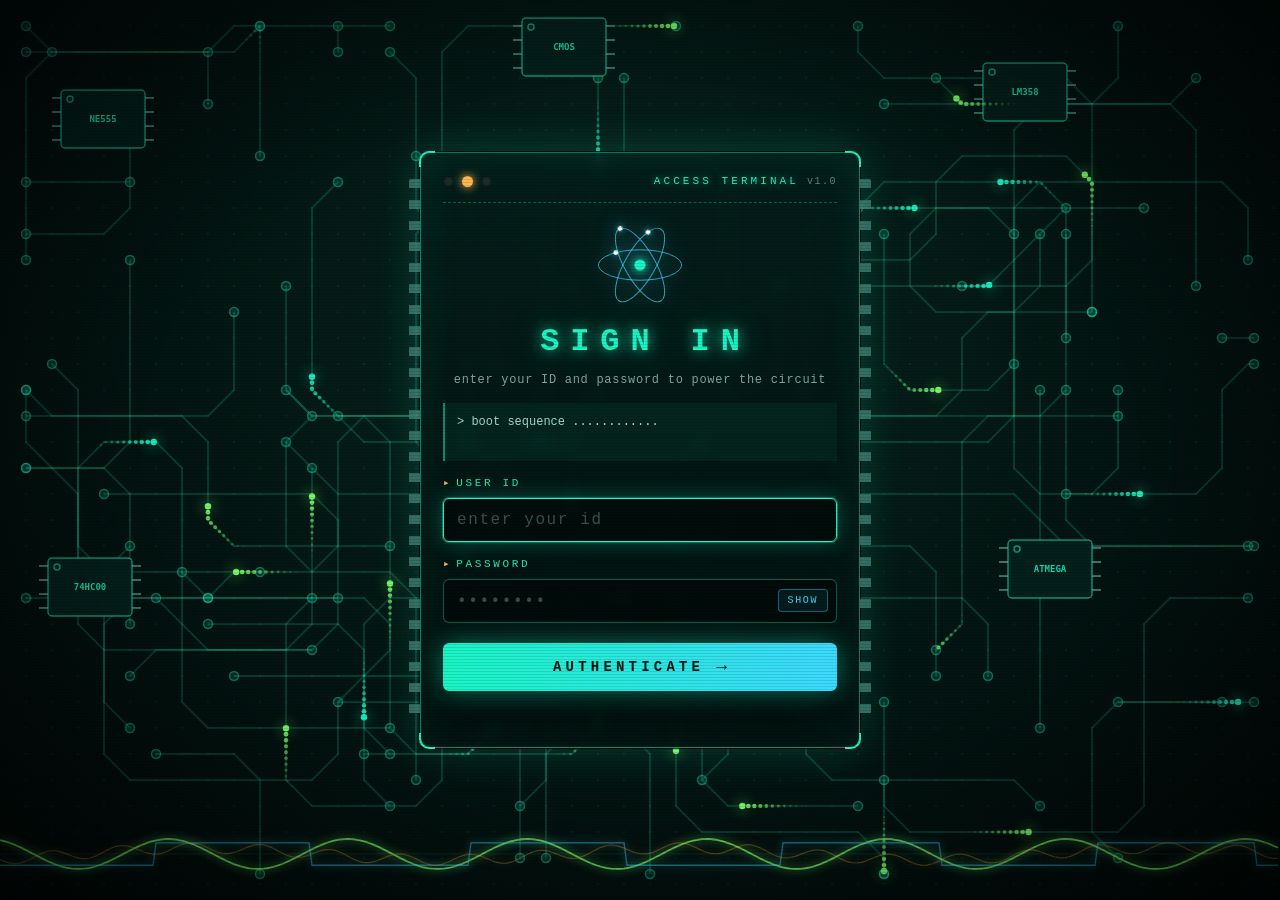
==== index.html @ a1bbd6cd "1st" ====
<!DOCTYPE html>
<html lang="en">
<head>
<meta charset="utf-8">
<meta name="viewport" content="width=device-width,initial-scale=1,viewport-fit=cover">
<meta name="theme-color" content="#031512">
<title>Sign in</title>
<link rel="stylesheet" href="signin.css">
</head>
<body>
<canvas id="pcb" aria-hidden="true"></canvas>
<div class="formulas" aria-hidden="true"></div>
<div class="vig"></div><div class="scan"></div>
<main>
  <section class="panel" aria-label="Sign in">
    <span class="corner tl"></span><span class="corner tr"></span><span class="corner bl"></span><span class="corner br"></span>
    <div class="bar"><span class="led r"></span><span class="led a"></span><span class="led g"></span><span class="title">ACCESS TERMINAL</span><span class="rev">v1.0</span></div>
    <div class="hero">
      <svg class="atom" viewBox="-60 -60 120 120" aria-hidden="true">
        <ellipse rx="52" ry="19"/><ellipse rx="52" ry="19" transform="rotate(60)"/><ellipse rx="52" ry="19" transform="rotate(120)"/>
        <circle class="nuc" r="7"/>
        <circle class="el" r="3"><animateMotion dur="2.6s" repeatCount="indefinite" path="M52,0 A52,19 0 1,1 -52,0 A52,19 0 1,1 52,0"/></circle>
        <g transform="rotate(60)"><circle class="el" r="3"><animateMotion dur="3.2s" repeatCount="indefinite" path="M52,0 A52,19 0 1,1 -52,0 A52,19 0 1,1 52,0"/></circle></g>
        <g transform="rotate(120)"><circle class="el" r="3"><animateMotion dur="3.8s" repeatCount="indefinite" path="M52,0 A52,19 0 1,1 -52,0 A52,19 0 1,1 52,0"/></circle></g>
      </svg>
      <h1>SIGN IN</h1>
      <p class="sub">enter your ID and password to power the circuit</p>
    </div>
    <div class="log" aria-hidden="true"></div>
    <form id="f" autocomplete="off" novalidate>
      <label class="field"><span class="lab"><i>▸</i>USER ID</span>
        <span class="inp"><input id="uid" type="text" autocomplete="off" autocapitalize="none" autocorrect="off" spellcheck="false" placeholder="enter your id"></span></label>
      <label class="field"><span class="lab"><i>▸</i>PASSWORD</span>
        <span class="inp"><input id="pwd" type="password" autocomplete="off" autocapitalize="none" autocorrect="off" spellcheck="false" placeholder="••••••••"><button type="button" id="eye" aria-label="Show or hide password">SHOW</button></span></label>
      <button class="go" type="submit"><span>AUTHENTICATE</span><b>→</b></button>
    </form>
    <p id="msg" role="status" aria-live="polite"></p>
    <p id="hint"></p>
    <div class="meter"><div class="cells"></div><span class="pct">0%</span></div>
  </section>
</main>
<div id="flash"></div>
<script src="signin.js"></script>
</body>
</html>
---- signin.css ----
/* ===== sign-in page: science & electronics theme (standalone, does not use style.css) ===== */
:root{--teal:#19f5c4;--cyan:#3dd9ff;--green:#7dff6b;--amber:#ffb84d;--red:#ff4d6a;--text:#c9fff3;
  --mono:ui-monospace,'SF Mono','Cascadia Mono',Consolas,'Liberation Mono','Courier New',monospace}
*{box-sizing:border-box;margin:0;padding:0}
html,body{min-height:100%}
body{background:radial-gradient(ellipse at 50% 38%,#07261f 0%,#031512 52%,#020a09 100%);color:var(--text);font:14px/1.55 var(--mono);overflow-x:hidden;-webkit-tap-highlight-color:transparent}
#pcb{position:fixed;inset:0;width:100%;height:100%;z-index:0}
.formulas{position:fixed;inset:0;z-index:1;pointer-events:none;overflow:hidden}
.formulas span{position:absolute;white-space:nowrap;opacity:0;animation:drift linear infinite alternate}
@keyframes drift{0%{opacity:0;transform:translate(0,0) rotate(var(--r))}15%{opacity:var(--o)}85%{opacity:var(--o)}100%{opacity:0;transform:translate(var(--mx),var(--my)) rotate(calc(var(--r) * -1))}}
.scan{position:fixed;inset:0;z-index:6;pointer-events:none;background:repeating-linear-gradient(0deg,rgba(0,0,0,.2) 0 1px,transparent 1px 3px);opacity:.55}
.vig{position:fixed;inset:0;z-index:5;pointer-events:none;background:radial-gradient(ellipse at center,transparent 55%,rgba(0,0,0,.6))}

main{position:relative;z-index:3;min-height:100vh;min-height:100dvh;display:flex;align-items:center;justify-content:center;padding:calc(26px + env(safe-area-inset-top,0px)) 18px calc(26px + env(safe-area-inset-bottom,0px))}
.panel{position:relative;width:min(440px,100%);padding:20px 22px 24px;border-radius:10px;border:1px solid rgba(25,245,196,.5);
  background:linear-gradient(180deg,rgba(4,30,26,.88),rgba(2,15,13,.92));backdrop-filter:blur(6px);-webkit-backdrop-filter:blur(6px);
  box-shadow:0 0 0 1px rgba(0,0,0,.7),0 0 46px rgba(25,245,196,.2),inset 0 0 44px rgba(25,245,196,.07);animation:panelIn 1.1s cubic-bezier(.2,.9,.3,1) both;transition:border-color .5s,box-shadow .5s}
@keyframes panelIn{0%{opacity:0;transform:translateY(24px) scale(.96);filter:blur(8px)}100%{opacity:1;transform:none;filter:none}}
/* IC-style pins down both sides */
.panel::before,.panel::after{content:'';position:absolute;top:26px;bottom:26px;width:11px;background:repeating-linear-gradient(180deg,#3f7f74 0 9px,transparent 9px 21px);opacity:.8}
.panel::before{left:-12px;border-radius:2px 0 0 2px}.panel::after{right:-12px;border-radius:0 2px 2px 0}
.corner{position:absolute;width:16px;height:16px;border:2px solid var(--teal);pointer-events:none;transition:border-color .5s}
.corner.tl{top:-2px;left:-2px;border-right:0;border-bottom:0;border-top-left-radius:10px}
.corner.tr{top:-2px;right:-2px;border-left:0;border-bottom:0;border-top-right-radius:10px}
.corner.bl{bottom:-2px;left:-2px;border-right:0;border-top:0;border-bottom-left-radius:10px}
.corner.br{bottom:-2px;right:-2px;border-left:0;border-top:0;border-bottom-right-radius:10px}

.bar{display:flex;align-items:center;gap:8px;padding-bottom:12px;border-bottom:1px dashed rgba(25,245,196,.3);margin-bottom:14px}
.led{width:11px;height:11px;border-radius:50%;background:#1a2f2b;box-shadow:inset 0 0 3px #000;transition:background .25s,box-shadow .25s}
.led.r.on{background:var(--red);box-shadow:0 0 12px 3px var(--red)}
.led.a{background:var(--amber);animation:ledBlink 1.3s steps(1) infinite;box-shadow:0 0 8px 1px rgba(255,184,77,.8)}
.led.g.on{background:var(--green);box-shadow:0 0 12px 3px var(--green)}
@keyframes ledBlink{50%{background:#3a2c14;box-shadow:none}}
.title{margin-left:auto;font-size:11px;letter-spacing:.28em;color:var(--teal);text-shadow:0 0 8px rgba(25,245,196,.6)}
.rev{font-size:10px;letter-spacing:.15em;color:rgba(201,255,243,.45)}

.hero{text-align:center;margin-bottom:12px}
.atom{width:96px;height:96px;display:block;margin:2px auto 4px;filter:drop-shadow(0 0 10px rgba(61,217,255,.65));animation:atomSpin 22s linear infinite}
@keyframes atomSpin{to{transform:rotate(360deg)}}
.atom ellipse{fill:none;stroke:var(--cyan);stroke-width:1.2;opacity:.75}
.atom .nuc{fill:var(--teal);filter:drop-shadow(0 0 6px var(--teal));animation:nucPulse 1.8s ease-in-out infinite}
@keyframes nucPulse{50%{r:9}}
.atom .el{fill:#fff;filter:drop-shadow(0 0 4px var(--cyan))}
h1{font-size:clamp(1.55rem,7vw,2rem);font-weight:700;letter-spacing:.34em;padding-left:.34em;color:var(--teal);text-shadow:0 0 14px rgba(25,245,196,.75),0 0 34px rgba(25,245,196,.35);animation:flicker 6s infinite}
@keyframes flicker{0%,92%,100%{opacity:1}93%{opacity:.55}94%{opacity:1}96%{opacity:.7}97%{opacity:1}}
.sub{margin-top:4px;font-size:12px;color:rgba(201,255,243,.62);letter-spacing:.06em}

.log{min-height:4.8em;margin:14px 0 6px;padding:10px 12px;border-left:2px solid rgba(25,245,196,.5);background:rgba(25,245,196,.05);font-size:12px;color:rgba(201,255,243,.82)}
.log div{white-space:pre-wrap;word-break:break-word}
.log .ok{color:var(--green)}
.cursor{display:inline-block;width:.6em;height:1.05em;background:var(--teal);vertical-align:-.15em;margin-left:2px;animation:ledBlink .9s steps(1) infinite;box-shadow:0 0 8px var(--teal)}

form{transition:opacity .5s,filter .5s}
form.locked{opacity:.3;filter:saturate(.4);pointer-events:none}
.field{display:block;margin-top:14px}
.lab{display:block;font-size:11px;letter-spacing:.24em;color:var(--teal);margin-bottom:6px}
.lab i{font-style:normal;color:var(--amber);margin-right:4px}
.inp{position:relative;display:flex;align-items:center;border:1px solid rgba(25,245,196,.35);border-radius:6px;background:rgba(0,0,0,.4);transition:border-color .25s,box-shadow .25s}
.inp:focus-within{border-color:var(--teal);box-shadow:0 0 0 1px rgba(25,245,196,.4),0 0 20px rgba(25,245,196,.3)}
.inp input{flex:1;min-width:0;padding:12px 13px;background:none;border:0;outline:0;color:#e6fff8;font:16px var(--mono);letter-spacing:.08em;caret-color:var(--teal)}
.inp input::placeholder{color:rgba(201,255,243,.28);letter-spacing:.1em}
.inp button{margin-right:8px;padding:5px 9px;font:10px var(--mono);letter-spacing:.16em;color:var(--cyan);background:rgba(61,217,255,.08);border:1px solid rgba(61,217,255,.4);border-radius:4px;cursor:pointer}
.inp button:hover{background:rgba(61,217,255,.2)}
.inp.bad{border-color:var(--red);box-shadow:0 0 18px rgba(255,77,106,.5);animation:flashRed .6s}
@keyframes flashRed{50%{background:rgba(255,77,106,.18)}}

.go{position:relative;display:flex;align-items:center;justify-content:center;gap:12px;width:100%;margin-top:20px;padding:14px;font:700 14px var(--mono);letter-spacing:.3em;color:#02130f;background:linear-gradient(90deg,var(--teal),var(--cyan));border:0;border-radius:6px;cursor:pointer;overflow:hidden;box-shadow:0 0 26px rgba(25,245,196,.45);transition:transform .15s,box-shadow .3s}
.go::after{content:'';position:absolute;top:0;bottom:0;width:40%;left:-60%;background:linear-gradient(100deg,transparent,rgba(255,255,255,.7),transparent);animation:sweep 3s ease-in-out infinite}
@keyframes sweep{60%,100%{left:130%}}
.go:hover{box-shadow:0 0 40px rgba(25,245,196,.8);transform:translateY(-1px)}
.go:active{transform:scale(.98)}
.go b{font-size:18px;letter-spacing:0;transition:transform .3s}.go:hover b{transform:translateX(5px)}

#msg{min-height:1.5em;margin-top:14px;text-align:center;font-size:12px;letter-spacing:.14em}
#msg.bad{color:var(--red);text-shadow:0 0 10px rgba(255,77,106,.7)}
#msg.good{color:var(--green);text-shadow:0 0 10px rgba(125,255,107,.7)}
#hint{display:none;margin-top:8px;text-align:center;font-size:11.5px;color:var(--amber);letter-spacing:.05em;line-height:1.6;padding:8px 10px;border:1px dashed rgba(255,184,77,.5);border-radius:6px;background:rgba(255,184,77,.06)}
#hint.show{display:block;animation:panelIn .6s both}

.meter{display:none;margin-top:16px}
.meter.show{display:block}
.cells{display:flex;gap:3px}
.cells i{flex:1;height:12px;background:rgba(25,245,196,.1);border:1px solid rgba(25,245,196,.22);transition:background .15s,box-shadow .15s}
.cells i.on{background:hsl(var(--h) 100% 55%);box-shadow:0 0 9px hsl(var(--h) 100% 55%);border-color:transparent}
.pct{display:block;margin-top:6px;text-align:right;font-size:11px;letter-spacing:.2em;color:var(--green)}

.panel.shake{animation:shake .55s}
@keyframes shake{0%,100%{transform:none}15%{transform:translateX(-12px) skewX(3deg)}30%{transform:translateX(11px) skewX(-3deg)}45%{transform:translateX(-8px)}60%{transform:translateX(7px)}75%{transform:translateX(-3px)}}
.panel.bad{border-color:var(--red);box-shadow:0 0 0 1px #000,0 0 50px rgba(255,77,106,.35),inset 0 0 40px rgba(255,77,106,.08)}
.panel.bad .corner{border-color:var(--red)}
.panel.ok{border-color:var(--green);box-shadow:0 0 0 1px #000,0 0 60px rgba(125,255,107,.4),inset 0 0 40px rgba(125,255,107,.1)}
.panel.ok .corner{border-color:var(--green)}
.panel.ok h1{color:var(--green);text-shadow:0 0 14px rgba(125,255,107,.8)}

#flash{position:fixed;inset:0;z-index:50;pointer-events:none;opacity:0;background:radial-gradient(circle at 50% 50%,#fff 0%,#c9f6ff 22%,#0a1a3a 78%);transition:opacity 1s ease}
#flash.on{opacity:1}

@media(max-width:420px){.panel{padding:18px 16px 22px}.panel::before{left:-9px;width:8px}.panel::after{right:-9px;width:8px}.title{letter-spacing:.18em}}
@media(prefers-reduced-motion:reduce){*{animation:none!important;transition:none!important}.formulas span{opacity:.2}}
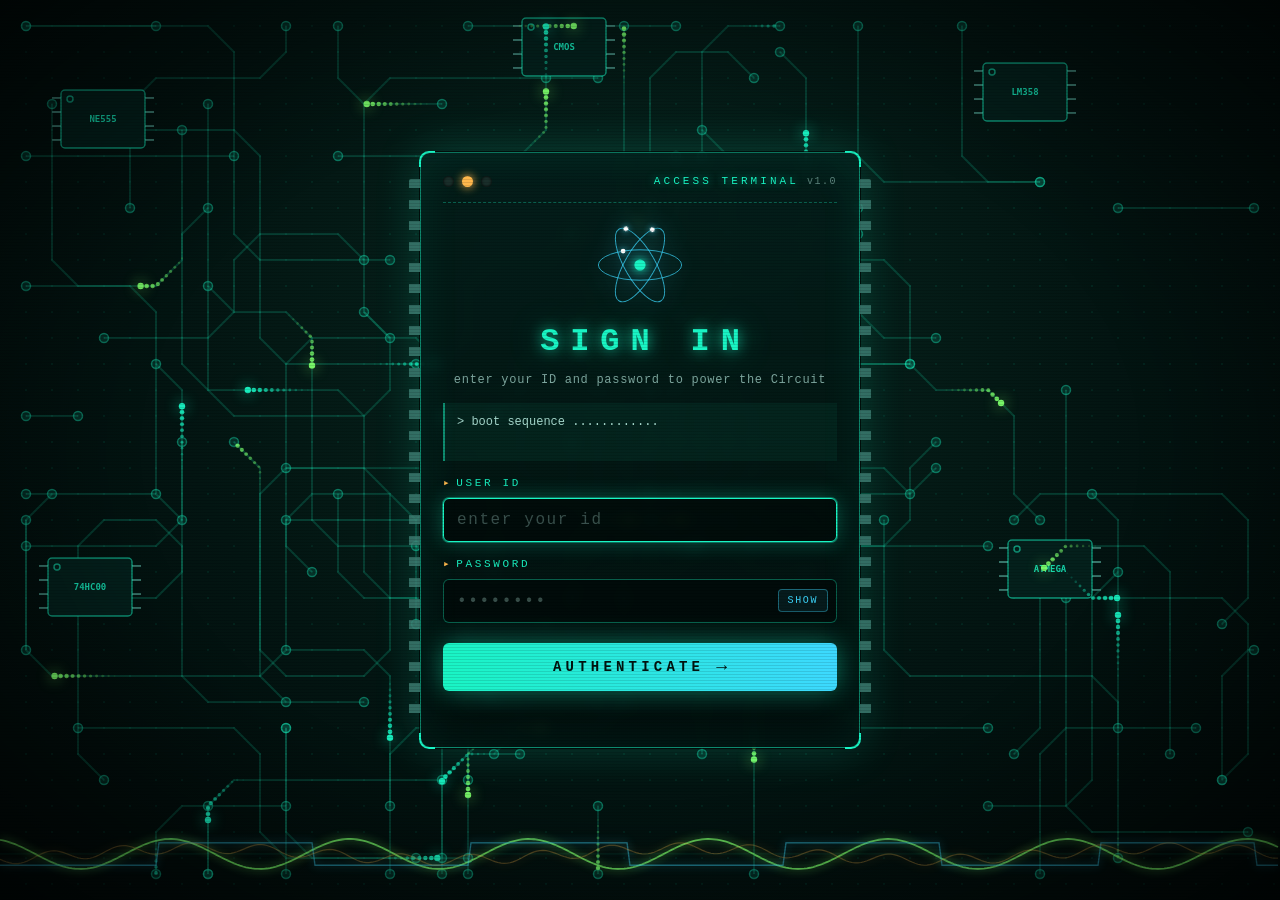
==== commit 95cead8a: "Correct capitalization in sign-in prompt text" ====
--- a/index.html
+++ b/index.html
@@ -24,7 +24,7 @@
         <g transform="rotate(120)"><circle class="el" r="3"><animateMotion dur="3.8s" repeatCount="indefinite" path="M52,0 A52,19 0 1,1 -52,0 A52,19 0 1,1 52,0"/></circle></g>
       </svg>
       <h1>SIGN IN</h1>
-      <p class="sub">enter your ID and password to power the circuit</p>
+      <p class="sub">enter your ID and password to power the Circuit</p>
     </div>
     <div class="log" aria-hidden="true"></div>
     <form id="f" autocomplete="off" novalidate>
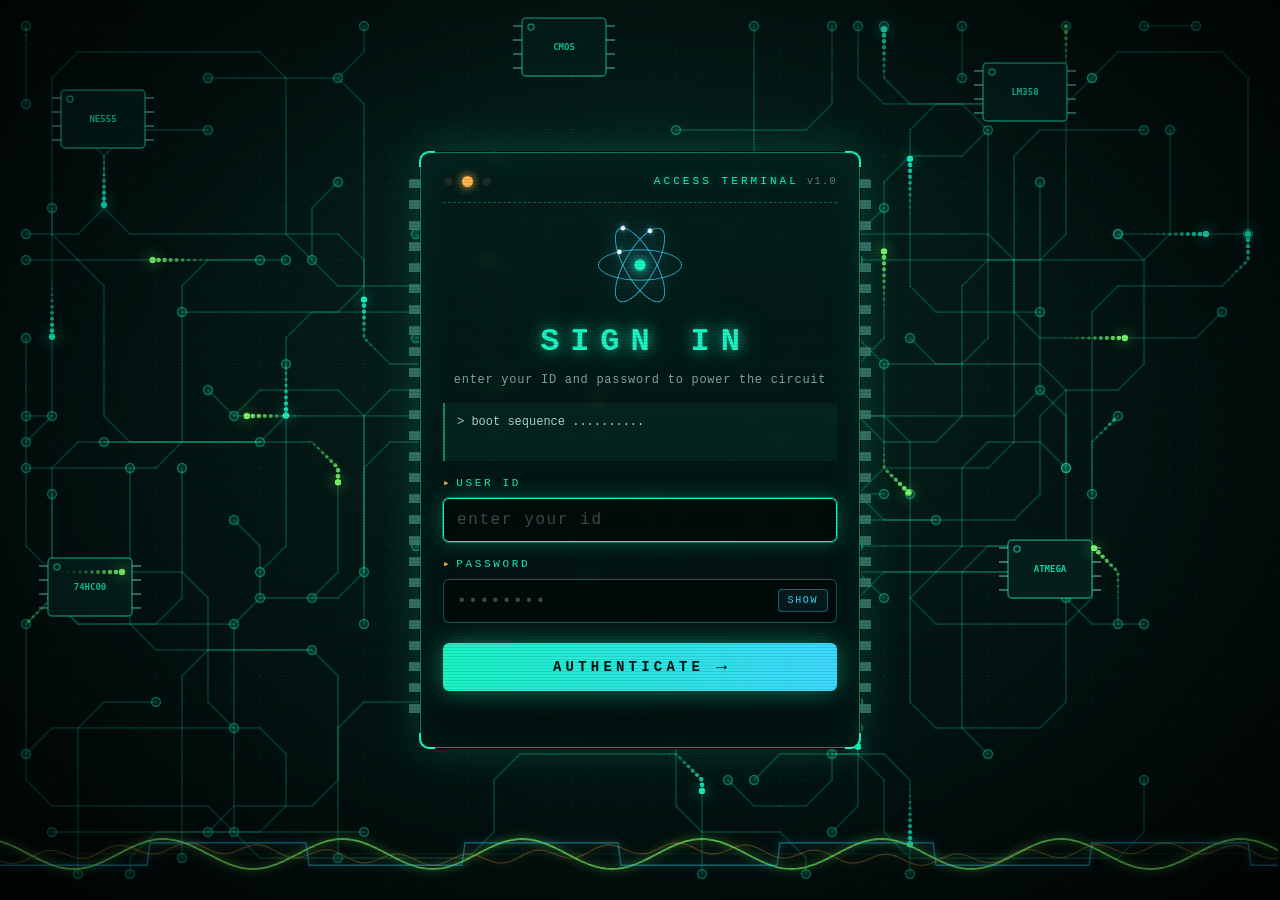
==== commit a9975dd4: "Add files via upload" ====
--- a/index.html
+++ b/index.html
@@ -24,7 +24,7 @@
         <g transform="rotate(120)"><circle class="el" r="3"><animateMotion dur="3.8s" repeatCount="indefinite" path="M52,0 A52,19 0 1,1 -52,0 A52,19 0 1,1 52,0"/></circle></g>
       </svg>
       <h1>SIGN IN</h1>
-      <p class="sub">enter your ID and password to power the Circuit</p>
+      <p class="sub">enter your ID and password to power the circuit</p>
     </div>
     <div class="log" aria-hidden="true"></div>
     <form id="f" autocomplete="off" novalidate>
--- a/signin.css
+++ b/signin.css
@@ -97,3 +97,13 @@
 
 @media(max-width:420px){.panel{padding:18px 16px 22px}.panel::before{left:-9px;width:8px}.panel::after{right:-9px;width:8px}.title{letter-spacing:.18em}}
 @media(prefers-reduced-motion:reduce){*{animation:none!important;transition:none!important}.formulas span{opacity:.2}}
+
+
+@media (max-width:700px), (pointer:coarse) {
+  #pcb { opacity: .78; }
+  .panel, .inp { -webkit-backdrop-filter: none; backdrop-filter: none; }
+  .atom, .atom .nuc { animation-duration: 30s; }
+  .go::after { animation-duration: 6s; }
+  h1 { text-shadow: 0 0 8px rgba(25,245,196,.5); }
+  .panel { box-shadow: 0 0 18px rgba(25,245,196,.12); }
+}
